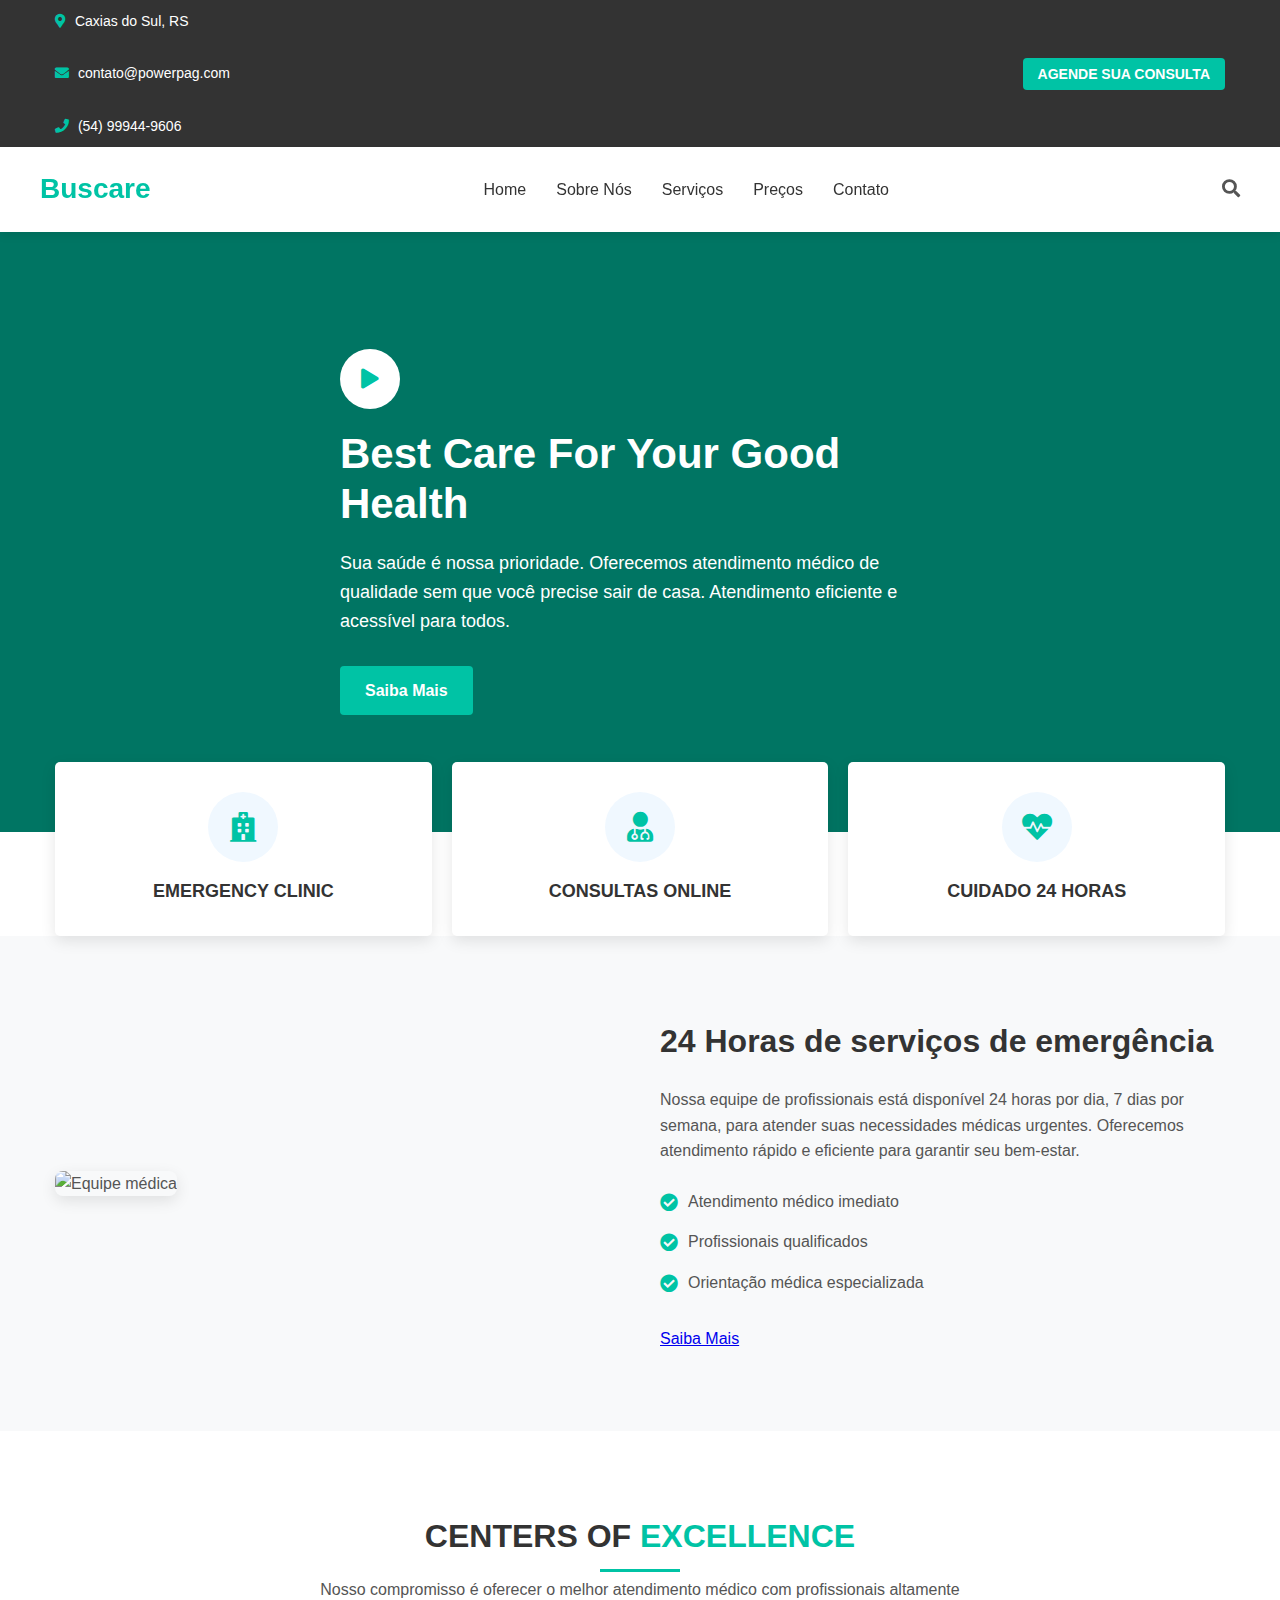
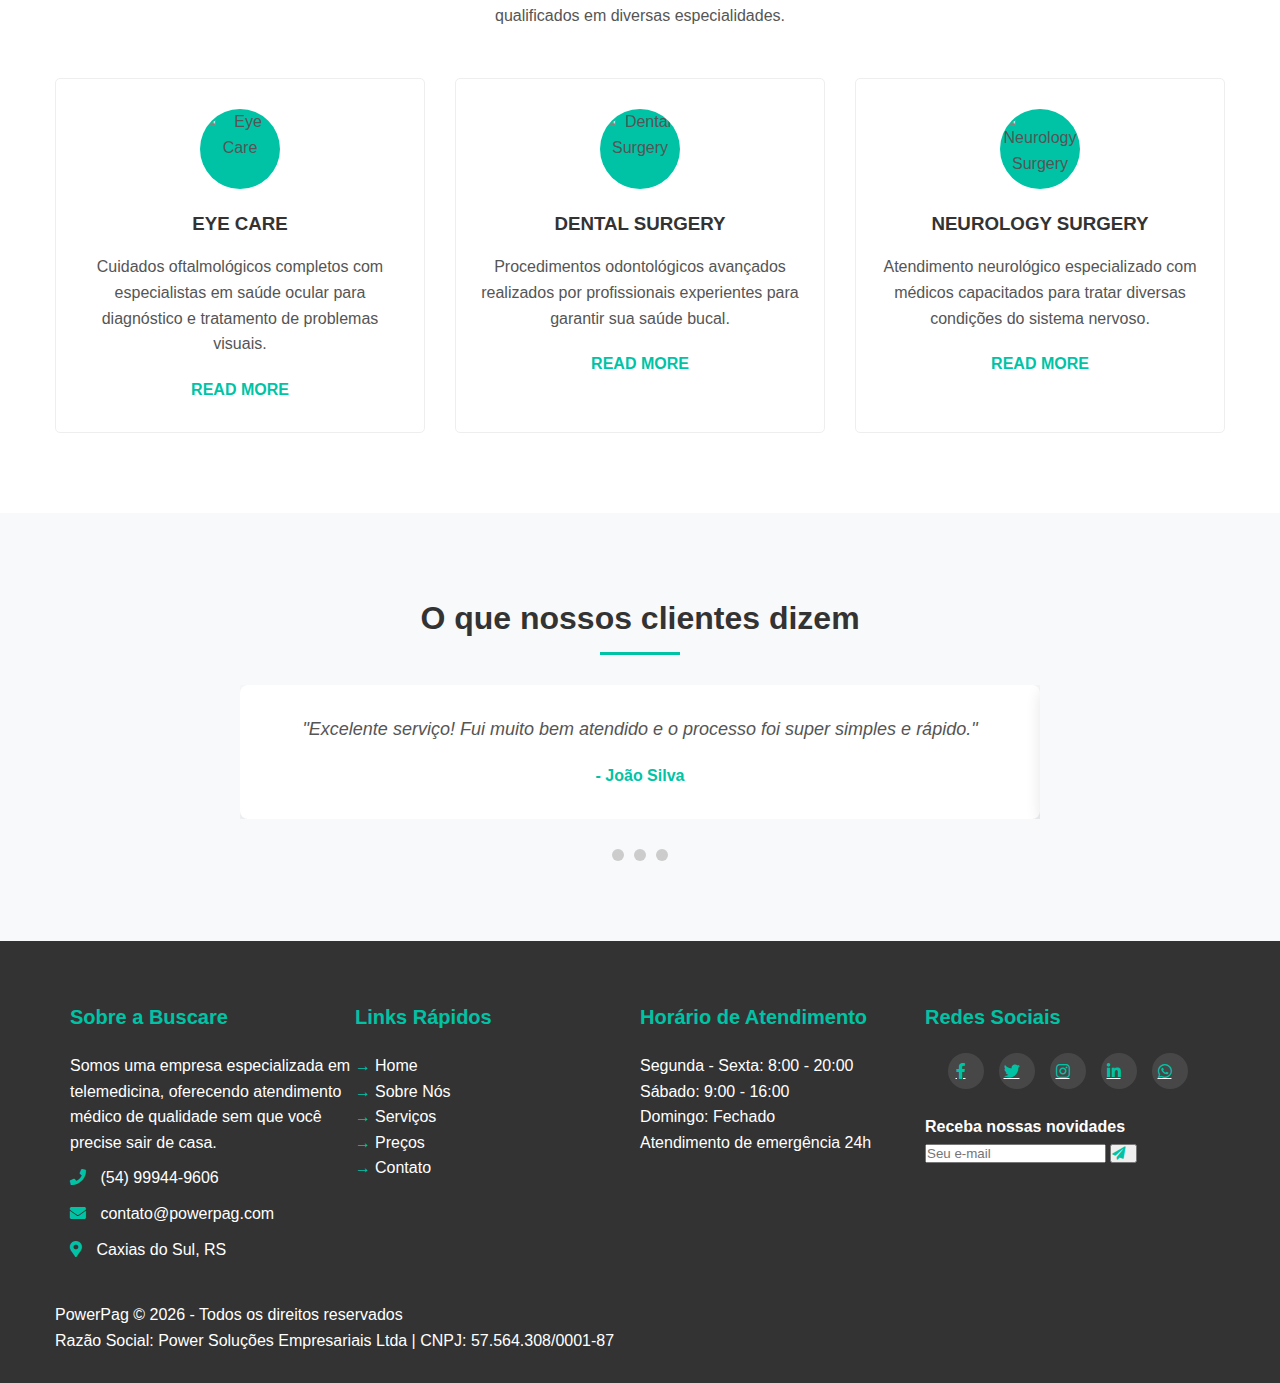
==== index.html @ 87d9a32d "Initial commit of Buscare project" ====
<!DOCTYPE html>
<html lang="pt-BR">
<head>
    <meta charset="UTF-8">
    <meta name="viewport" content="width=device-width, initial-scale=1.0">
    <title>Buscare - Telemedicina</title>
    <link rel="stylesheet" href="styles.css">
    <link rel="stylesheet" href="https://cdnjs.cloudflare.com/ajax/libs/font-awesome/5.15.4/css/all.min.css">
    <!-- Remove the unused Swiper CSS -->
</head>
<body>
        <!-- Top Info Bar -->
        <div class="top-info-bar">
            <div class="container">
                <div class="contact-info">
                    <span><i class="fas fa-map-marker-alt"></i> Caxias do Sul, RS</span>
                    <span><i class="fas fa-envelope"></i> contato@powerpag.com</span>
                    <span><i class="fas fa-phone"></i> (54) 99944-9606</span>
                </div>
                <div class="appointment-btn">
                    <a href="contato.html" class="btn">AGENDE SUA CONSULTA</a>
                </div>
            </div>
        </div>

    <!-- Main Header -->
    <header>
        <div class="header-container">
            <div class="logo">
                <h1>Buscare</h1>
            </div>
            <nav>
                <ul>
                    <li><a href="index.html">Home</a></li>
                    <li><a href="sobre-nos.html">Sobre Nós</a></li>
                    <li><a href="servicos.html">Serviços</a></li>
                    <li><a href="precos.html">Preços</a></li>
                    <li><a href="contato.html">Contato</a></li>
                </ul>
            </nav>
            <div class="search-icon">
                <i class="fas fa-search"></i>
            </div>
        </div>
    </header>

    <main>
        <!-- Hero Section -->
        <section class="hero-section" style="background-image: url('https://images.unsplash.com/photo-1576091160550-2173dba999ef?ixlib=rb-4.0.3&ixid=M3wxMjA3fDB8MHxwaG90by1wYWdlfHx8fGVufDB8fHx8fA%3D%3D&auto=format&fit=crop&w=1470&q=80');">
            <div class="hero-content">
                <div class="hero-text">
                    <div class="play-button">
                        <i class="fas fa-play"></i>
                    </div>
                    <h1>Best Care For Your Good Health</h1>
                    <p>Sua saúde é nossa prioridade. Oferecemos atendimento médico de qualidade sem que você precise sair de casa. Atendimento eficiente e acessível para todos.</p>
                    <a href="contato.html" class="btn">Saiba Mais</a>
                </div>
            </div>
        </section>

        <!-- Service Cards -->
        <section class="service-cards">
            <div class="container">
                <div class="card">
                    <div class="icon">
                        <i class="fas fa-hospital"></i>
                    </div>
                    <h3>EMERGENCY CLINIC</h3>
                </div>
                <div class="card">
                    <div class="icon">
                        <i class="fas fa-user-md"></i>
                    </div>
                    <h3>CONSULTAS ONLINE</h3>
                </div>
                <div class="card">
                    <div class="icon">
                        <i class="fas fa-heartbeat"></i>
                    </div>
                    <h3>CUIDADO 24 HORAS</h3>
                </div>
            </div>
        </section>

        <!-- Emergency Services Section -->
        <section class="emergency-services">
            <div class="container">
                <div class="image-side">
                    <img src="https://images.unsplash.com/photo-1579684385127-1ef15d508118?ixlib=rb-4.0.3&ixid=M3wxMjA3fDB8MHxwaG90by1wYWdlfHx8fGVufDB8fHx8fA%3D%3D&auto=format&fit=crop&w=880&q=80" alt="Equipe médica">
                </div>
                <div class="content-side">
                    <h2>24 Horas de serviços de emergência</h2>
                    <p>Nossa equipe de profissionais está disponível 24 horas por dia, 7 dias por semana, para atender suas necessidades médicas urgentes. Oferecemos atendimento rápido e eficiente para garantir seu bem-estar.</p>
                    
                    <ul class="emergency-features">
                        <li><i class="fas fa-check-circle"></i> Atendimento médico imediato</li>
                        <li><i class="fas fa-check-circle"></i> Profissionais qualificados</li>
                        <li><i class="fas fa-check-circle"></i> Orientação médica especializada</li>
                    </ul>
                    
                    <a href="servicos.html" class="btn">Saiba Mais</a>
                </div>
            </div>
        </section>

        <!-- Centers of Excellence -->
        <section class="centers-excellence">
            <div class="section-header">
                <h2>CENTERS OF <span class="highlight">EXCELLENCE</span></h2>
                <p>Nosso compromisso é oferecer o melhor atendimento médico com profissionais altamente qualificados em diversas especialidades.</p>
            </div>
            
            <div class="excellence-cards">
                <div class="excellence-card">
                    <div class="icon-circle">
                        <img src="https://images.unsplash.com/photo-1576086213369-97a306d36557?ixlib=rb-4.0.3&ixid=M3wxMjA3fDB8MHxwaG90by1wYWdlfHx8fGVufDB8fHx8fA%3D%3D&auto=format&fit=crop&w=880&q=80" alt="Eye Care" class="circle-image">
                    </div>
                    <h3>EYE CARE</h3>
                    <p>Cuidados oftalmológicos completos com especialistas em saúde ocular para diagnóstico e tratamento de problemas visuais.</p>
                    <a href="#" class="read-more">READ MORE</a>
                </div>
                
                <div class="excellence-card">
                    <div class="icon-circle">
                        <img src="https://images.unsplash.com/photo-1606811971618-4486d14f3f99?ixlib=rb-4.0.3&ixid=M3wxMjA3fDB8MHxwaG90by1wYWdlfHx8fGVufDB8fHx8fA%3D%3D&auto=format&fit=crop&w=1074&q=80" alt="Dental Surgery" class="circle-image">
                    </div>
                    <h3>DENTAL SURGERY</h3>
                    <p>Procedimentos odontológicos avançados realizados por profissionais experientes para garantir sua saúde bucal.</p>
                    <a href="#" class="read-more">READ MORE</a>
                </div>
                
                <div class="excellence-card">
                    <div class="icon-circle">
                        <img src="https://images.unsplash.com/photo-1559757175-7cb057fba3c9?ixlib=rb-4.0.3&ixid=M3wxMjA3fDB8MHxwaG90by1wYWdlfHx8fGVufDB8fHx8fA%3D%3D&auto=format&fit=crop&w=1471&q=80" alt="Neurology Surgery" class="circle-image">
                    </div>
                    <h3>NEUROLOGY SURGERY</h3>
                    <p>Atendimento neurológico especializado com médicos capacitados para tratar diversas condições do sistema nervoso.</p>
                    <a href="#" class="read-more">READ MORE</a>
                </div>
            </div>
        </section>

        <!-- Testimonials Section -->
        <section class="depoimentos">
            <h2>O que nossos clientes dizem</h2>
            <div class="slider-container">
                <div class="slider">
                    <div class="slide">
                        <p>"Excelente serviço! Fui muito bem atendido e o processo foi super simples e rápido."</p>
                        <h4>- João Silva</h4>
                    </div>
                    <div class="slide">
                        <p>"A praticidade de poder ser atendida de casa fez toda a diferença. Recomendo muito!"</p>
                        <h4>- Maria Oliveira</h4>
                    </div>
                    <div class="slide">
                        <p>"Atendimento de qualidade e muito profissional. Superou minhas expectativas!"</p>
                        <h4>- Carlos Souza</h4>
                    </div>
                </div>
            </div>
        
            <div class="nav">
                <label for="radio1" class="nav-btn"></label>
                <label for="radio2" class="nav-btn"></label>
                <label for="radio3" class="nav-btn"></label>
            </div>
        
            <input type="radio" name="radio" id="radio1" checked>
            <input type="radio" name="radio" id="radio2">
            <input type="radio" name="radio" id="radio3">
        </section>
    </main>

    <footer id="main-footer"></footer>

    <script type="module">
        import { createFooter } from './components/Footer.js';
        import { renderSocialIcons } from './socialIcons.js';

        // Wait for DOM to be fully loaded
        window.addEventListener('DOMContentLoaded', async () => {
            try {
                // Add footer to the page
                const footerElement = document.getElementById('main-footer');
                footerElement.replaceWith(createFooter());

                // Add social icons
                const socialSection = document.querySelector('.social-icons-container');
                if (socialSection) {
                    await renderSocialIcons().then(icons => {
                        socialSection.appendChild(icons);
                    });
                }
            } catch (error) {
                console.log('Footer initialization error:', error);
            }
        });

        // Header scroll effect
        try {
            window.addEventListener('scroll', function() {
                const header = document.querySelector('header');
                if (header) {
                    if (window.scrollY > 70) {
                        header.classList.add('shrink');
                    } else {
                        header.classList.remove('shrink');
                    }
                }
            });
        } catch (error) {
            console.log('Header scroll effect error:', error);
        }
    </script>
</body>
</html>
---- styles.css ----
:root {
    --primary-color: #00c3a5;
    --secondary-color: #333;
    --text-color: #555;
    --light-color: #fff;
    --border-color: #eee;
    --accent-color: #f8f9fa;
}

* {
    margin: 0;
    padding: 0;
    box-sizing: border-box;
}

body {
    font-family: 'Arial', sans-serif;
    line-height: 1.6;
    color: var(--text-color);
}

.container {
    width: 100%;
    max-width: 1200px;
    margin: 0 auto;
    padding: 0 15px;
}

/* Top Info Bar */
.top-info-bar {
    background-color: #333;
    color: white;
    padding: 10px 0;
}

.top-info-bar .container {
    display: flex;
    justify-content: space-between;
    align-items: center;
    flex-wrap: nowrap;
}

.contact-info {
    display: flex;

}
.contact-info span {
    margin-right: 20px;
    font-size: 14px;
    white-space: nowrap;
}

.contact-info i {
    margin-right: 5px;
    color: var(--primary-color);
    padding: -5px;
}

.appointment-btn {
    white-space: nowrap;
}

.appointment-btn .btn {
    background-color: var(--primary-color);
    color: white;
    padding: 8px 15px;
    border-radius: 4px;
    text-decoration: none;
    font-size: 14px;
    font-weight: bold;
}
    @media (max-width: 768px) {
    .top-info-bar .container {
        flex-direction: row; /* Changed from column to row */
        flex-wrap: wrap;
        justify-content: center;
        gap: 15px;
}
    
    .contact-info {
        flex-wrap: wrap;
        justify-content: center;
    }
}

/* Header */
header {
    background-color: white;
    box-shadow: 0 2px 10px rgba(0,0,0,0.1);
    position: sticky;
    top: 0;
    z-index: 1000;
    transition: all 0.3s ease;
}

.header-container {
    display: flex;
    justify-content: space-between;
    align-items: center;
    padding: 20px 0;
    max-width: 1200px;
    margin: 0 auto;
}

.logo h1 {
    color: var(--primary-color);
    font-size: 28px;
    margin: 0;
}

nav ul {
    display: flex;
    list-style: none;
}

nav ul li {
    margin: 0 15px;
}

nav ul li a {
    text-decoration: none;
    color: var(--secondary-color);
    font-weight: 500;
    transition: color 0.3s;
}

nav ul li a:hover {
    color: var(--primary-color);
}

.search-icon {
    font-size: 18px;
    cursor: pointer;
}

/* Hero Section */
.hero-section {
    background-image: url('imagens/hero-bg.jpg');
    background-size: cover;
    background-position: center;
    height: 600px;
    position: relative;
    display: flex;
    align-items: center;
    color: white;
    background-color: #00c3a5; /* Fallback color */
}

.hero-section::before {
    content: '';
    position: absolute;
    top: 0;
    left: 0;
    right: 0;
    bottom: 0;
    background: rgba(0, 0, 0, 0.4);
}

.hero-content {
    max-width: 1200px;
    margin: 0 auto;
    padding: 0 15px;
    position: relative;
    z-index: 1;
}

.hero-text {
    max-width: 600px;
}

.play-button {
    width: 60px;
    height: 60px;
    background-color: white;
    border-radius: 50%;
    display: flex;
    align-items: center;
    justify-content: center;
    margin-bottom: 20px;
    cursor: pointer;
}

.play-button i {
    color: var(--primary-color);
    font-size: 20px;
}

.hero-text h1 {
    font-size: 42px;
    margin-bottom: 20px;
    line-height: 1.2;
}

.hero-text p {
    font-size: 18px;
    margin-bottom: 30px;
}

.hero-text .btn {
    background-color: var(--primary-color);
    color: white;
    padding: 12px 25px;
    text-decoration: none;
    border-radius: 4px;
    font-weight: bold;
    display: inline-block;
    transition: background-color 0.3s;
}

.hero-text .btn:hover {
    background-color: #00a08a;
}

/* Service Cards */
.service-cards {
    margin-top: -70px;
    position: relative;
    z-index: 10;
}

.service-cards .container {
    display: flex;
    justify-content: space-between;
    gap: 20px;
}

.service-cards .card {
    background-color: white;
    padding: 30px 20px;
    text-align: center;
    border-radius: 5px;
    box-shadow: 0 5px 15px rgba(0,0,0,0.1);
    flex: 1;
    transition: transform 0.3s;
}

.service-cards .card:hover {
    transform: translateY(-10px);
}

.service-cards .icon {
    width: 70px;
    height: 70px;
    background-color: #f0f8ff;
    border-radius: 50%;
    display: flex;
    align-items: center;
    justify-content: center;
    margin: 0 auto 15px;
}

.service-cards .icon i {
    font-size: 30px;
    color: var(--primary-color);
}

.service-cards h3 {
    color: var(--secondary-color);
    font-size: 18px;
    margin-bottom: 0;
}

/* Emergency Services Section */
.emergency-services {
    padding: 80px 0;
    background-color: var(--accent-color);
}

.emergency-services .container {
    display: flex;
    align-items: center;
    gap: 40px;
}

.emergency-services .image-side {
    flex: 1;
}

.emergency-services .image-side img {
    width: 100%;
    border-radius: 8px;
    box-shadow: 0 5px 15px rgba(0,0,0,0.1);
}

.emergency-services .content-side {
    flex: 1;
}

.emergency-services h2 {
    color: var(--secondary-color);
    font-size: 32px;
    margin-bottom: 20px;
}

.emergency-services p {
    margin-bottom: 25px;
}

.emergency-features {
    list-style: none;
    margin-bottom: 30px;
}

.emergency-features li {
    margin-bottom: 15px;
    display: flex;
    align-items: center;
}

.emergency-features i {
    color: var(--primary-color);
    margin-right: 10px;
    font-size: 18px;
}

/* Centers of Excellence */
.centers-excellence {
    padding: 80px 0;
}

.section-header {
    text-align: center;
    margin-bottom: 50px;
}

.section-header h2 {
    color: var(--secondary-color);
    font-size: 32px;
    margin-bottom: 15px;
    position: relative;
    display: inline-block;
}

.section-header h2::after {
    content: '';
    position: absolute;
    bottom: -10px;
    left: 50%;
    transform: translateX(-50%);
    width: 80px;
    height: 3px;
    background-color: var(--primary-color);
}

.section-header .highlight {
    color: var(--primary-color);
}

.section-header p {
    max-width: 700px;
    margin: 0 auto;
}

.excellence-cards {
    display: flex;
    justify-content: space-between;
    gap: 30px;
    max-width: 1200px;
    margin: 0 auto;
    padding: 0 15px;
}

.excellence-card {
    flex: 1;
    text-align: center;
    padding: 30px 20px;
    border: 1px solid var(--border-color);
    border-radius: 5px;
    transition: all 0.3s;
}

.excellence-card:hover {
    box-shadow: 0 10px 30px rgba(0,0,0,0.1);
    transform: translateY(-10px);
}

/* Add this to your existing CSS file */
.circle-image {
    width: 100%;
    height: 100%;
    object-fit: cover;
    border-radius: 50%;
}

/* You might want to adjust the icon-circle size for images */
.icon-circle {
    width: 80px;
    height: 80px;
    background-color: var(--primary-color);
    border-radius: 50%;
    display: flex;
    align-items: center;
    justify-content: center;
    margin: 0 auto 20px;
    overflow: hidden; /* Add this to ensure the image stays within the circle */
}

.icon-circle i {
    font-size: 30px;
    color: white;
}

.excellence-card h3 {
    color: var(--secondary-color);
    margin-bottom: 15px;
}

.excellence-card p {
    margin-bottom: 20px;
}

.read-more {
    color: var(--primary-color);
    text-decoration: none;
    font-weight: bold;
    display: inline-block;
    position: relative;
}

.read-more::after {
    content: '';
    position: absolute;
    bottom: -5px;
    left: 0;
    width: 0;
    height: 2px;
    background-color: var(--primary-color);
    transition: width 0.3s;
}

.read-more:hover::after {
    width: 100%;
}

/* Testimonials Section */
.depoimentos {
    padding: 80px 0;
    background-color: var(--accent-color);
    text-align: center;
    position: relative;
}

.depoimentos h2 {
    color: var(--secondary-color);
    font-size: 32px;
    margin-bottom: 40px;
    position: relative;
    display: inline-block;
}

.depoimentos h2::after {
    content: '';
    position: absolute;
    bottom: -10px;
    left: 50%;
    transform: translateX(-50%);
    width: 80px;
    height: 3px;
    background-color: var(--primary-color);
}

.slider-container {
    max-width: 800px;
    margin: 0 auto;
    overflow: hidden;
}

.slider {
    display: flex;
    transition: transform 0.5s ease;
}

.slide {
    min-width: 100%;
    padding: 30px;
    background-color: white;
    border-radius: 8px;
    box-shadow: 0 5px 15px rgba(0,0,0,0.1);
}

.slide p {
    font-size: 18px;
    font-style: italic;
    margin-bottom: 20px;
}

.slide h4 {
    color: var(--primary-color);
}

.nav {
    display: flex;
    justify-content: center;
    margin-top: 30px;
}

.nav-btn {
    width: 12px;
    height: 12px;
    background-color: #ccc;
    border-radius: 50%;
    margin: 0 5px;
    cursor: pointer;
    transition: background-color 0.3s;
}

.nav-btn:hover {
    background-color: var(--primary-color);
}

input[type="radio"] {
    display: none;
}

#radio1:checked ~ .slider-container .slider {
    transform: translateX(0);
}

#radio2:checked ~ .slider-container .slider {
    transform: translateX(-100%);
}

#radio3:checked ~ .slider-container .slider {
    transform: translateX(-200%);
}

#radio1:checked ~ .nav label:nth-child(1),
#radio2:checked ~ .nav label:nth-child(2),
#radio3:checked ~ .nav label:nth-child(3) {
    background-color: var(--primary-color);
}

/* Footer */
footer {
    background-color: var(--secondary-color);
    color: white;
    padding: 60px 0 30px;
}

.footer-container {
    display: flex;
    justify-content: space-between;
    flex-wrap: wrap;
    max-width: 1200px;
    margin: 0 auto;
    padding: 0 15px;
}

.footer-section {
    flex: 1;
    min-width: 250px;
    margin-bottom: 30px;
}

.footer-section h3 {
    color: var(--primary-color);
    margin-bottom: 20px;
    font-size: 20px;
}

.footer-section p {
    margin-bottom: 10px;
}

.footer-section i {
    margin-right: 10px;
    color: var(--primary-color);
}

/* Responsive Styles */
@media (max-width: 992px) {
    .hero-text h1 {
        font-size: 36px;
    }
    
    .service-cards .container,
    .emergency-services .container,
    .excellence-cards {
        flex-direction: column;
    }
    
    .emergency-services .container {
        gap: 30px;
    }
    
    .excellence-card {
        margin-bottom: 20px;
    }
}

@media (max-width: 768px) {
    .top-info-bar .container {
        flex-direction: column;
        gap: 10px;
    }
    
    .header-container {
        flex-direction: column;
        text-align: center;
    }
    
    nav ul {
        margin-top: 15px;
        flex-wrap: wrap;
        justify-content: center;
    }
    
    .hero-section {
        height: 500px;
    }
    
    .hero-text {
        text-align: center;
        margin: 0 auto;
    }
    
    .play-button {
        margin: 0 auto 20px;
    }
    
    .footer-section {
        flex: 100%;
    }
}

/* Header Shrink Effect */
header.shrink {
    padding: 5px 0;
    box-shadow: 0 2px 10px rgba(0,0,0,0.1);
}

header.shrink .logo h1 {
    font-size: 24px;
}

header.shrink nav ul li a {
    font-size: 14px;
}

/* Page Banner */
.page-banner {
    background-color: var(--primary-color);
    color: white;
    padding: 10px 0;
    text-align: center;
}

.page-banner h1 {
    font-size: 36px;
    margin-bottom: 10px;
}

.breadcrumb {
    font-size: 16px;
}

.breadcrumb a {
    color: white;
    text-decoration: none;
}

.breadcrumb a:hover {
    text-decoration: underline;
}

/* About Content */
.about-content {
    padding: 80px 0;
}

.about-grid {
    display: flex;
    gap: 40px;
    align-items: center;
}

.about-image {
    flex: 1;
}

.about-image img {
    width: 100%;
    border-radius: 8px;
    box-shadow: 0 5px 15px rgba(0,0,0,0.1);
}

.about-text {
    flex: 1;
}

.about-text h2 {
    color: var(--secondary-color);
    font-size: 32px;
    margin-bottom: 20px;
    position: relative;
}

.about-text h2::after {
    content: '';
    position: absolute;
    bottom: -10px;
    left: 0;
    width: 80px;
    height: 3px;
    background-color: var(--primary-color);
}

.about-text .highlight {
    color: var(--primary-color);
}

.about-text p {
    margin-bottom: 20px;
    line-height: 1.8;
}

.about-features {
    margin-top: 30px;
}

.feature {
    display: flex;
    align-items: flex-start;
    margin-bottom: 20px;
}

.feature i {
    font-size: 24px;
    color: var(--primary-color);
    margin-right: 15px;
    margin-top: 5px;
}

.feature h4 {
    color: var(--secondary-color);
    margin-bottom: 5px;
}

/* Team Section */
.team-section {
    padding: 80px 0;
    background-color: var(--accent-color);
}

.team-grid {
    display: grid;
    grid-template-columns: repeat(auto-fill, minmax(300px, 1fr));
    gap: 30px;
    margin-top: 50px;
}

.team-member {
    background-color: white;
    border-radius: 8px;
    overflow: hidden;
    box-shadow: 0 5px 15px rgba(0,0,0,0.1);
    transition: transform 0.3s;
}

.team-member:hover {
    transform: translateY(-10px);
}

.member-image {
    height: 250px;
    overflow: hidden;
}

.member-image img {
    width: 100%;
    height: 100%;
    object-fit: cover;
    transition: transform 0.5s;
}

.team-member:hover .member-image img {
    transform: scale(1.1);
}

.member-info {
    padding: 20px;
    text-align: center;
}

.member-info h3 {
    color: var(--secondary-color);
    margin-bottom: 5px;
}

.specialty {
    color: var(--primary-color);
    font-weight: bold;
    margin-bottom: 10px;
}

.description {
    margin-bottom: 15px;
    font-size: 14px;
}

.social-icons {
    display: flex;
    justify-content: center;
    gap: 15px;
}

.social-icons a {
    width: 35px;
    height: 35px;
    background-color: var(--accent-color);
    border-radius: 50%;
    display: flex;
    align-items: center;
    justify-content: center;
    color: var(--secondary-color);
    transition: all 0.3s;
}

.social-icons a:hover {
    background-color: var(--primary-color);
    color: white;
}

/* Responsive Styles for About Page */
@media (max-width: 992px) {
    .about-grid {
        flex-direction: column;
    }
    
    .about-image, .about-text {
        width: 100%;
    }
}

@media (max-width: 768px) {
    .page-banner {
        padding: 40px 0;
    }
    
    .page-banner h1 {
        font-size: 28px;
    }
    
    .team-grid {
        grid-template-columns: repeat(auto-fill, minmax(250px, 1fr));
    }
}

/* Services Section */
.services-section {
    padding: 80px 0;
}

.services-grid {
    display: grid;
    grid-template-columns: repeat(auto-fill, minmax(300px, 1fr));
    gap: 30px;
    margin-top: 50px;
}

.service-card {
    background-color: white;
    padding: 30px;
    border-radius: 8px;
    box-shadow: 0 5px 15px rgba(0,0,0,0.1);
    transition: transform 0.3s;
    text-align: center;
}

.service-card:hover {
    transform: translateY(-10px);
}

.service-icon {
    width: 70px;
    height: 70px;
    background-color: var(--accent-color);
    border-radius: 50%;
    display: flex;
    align-items: center;
    justify-content: center;
    margin: 0 auto 20px;
}

.service-icon i {
    font-size: 30px;
    color: var(--primary-color);
}

.service-card h3 {
    color: var(--secondary-color);
    margin-bottom: 15px;
}

.service-card p {
    margin-bottom: 20px;
}

/* How It Works Section */
.how-it-works {
    padding: 80px 0;
    background-color: var(--accent-color);
}

.steps-container {
    margin-top: 50px;
}

.step {
    display: flex;
    align-items: flex-start;
    margin-bottom: 40px;
}

.step-number {
    width: 50px;
    height: 50px;
    background-color: var(--primary-color);
    color: white;
    border-radius: 50%;
    display: flex;
    align-items: center;
    justify-content: center;
    font-size: 24px;
    font-weight: bold;
    margin-right: 20px;
    flex-shrink: 0;
}

.step-content h3 {
    color: var(--secondary-color);
    margin-bottom: 10px;
}

/* CTA Section */
.cta-section {
    padding: 80px 0;
    background-image: url('https://images.unsplash.com/photo-1579684385127-1ef15d508118?ixlib=rb-4.0.3&ixid=M3wxMjA3fDB8MHxwaG90by1wYWdlfHx8fGVufDB8fHx8fA%3D%3D&auto=format&fit=crop&w=880&q=80');
    background-size: cover;
    background-position: center;
    position: relative;
    color: white;
}

.cta-section::before {
    content: '';
    position: absolute;
    top: 0;
    left: 0;
    right: 0;
    bottom: 0;
    background: rgba(0, 0, 0, 0.7);
}

.cta-content {
    position: relative;
    z-index: 1;
    text-align: center;
    max-width: 700px;
    margin: 0 auto;
}

.cta-content h2 {
    font-size: 36px;
    margin-bottom: 20px;
}

.cta-content p {
    font-size: 18px;
    margin-bottom: 30px;
}

.cta-content .btn {
    background-color: var(--primary-color);
    color: white;
    padding: 12px 25px;
    text-decoration: none;
    border-radius: 4px;
    font-weight: bold;
    display: inline-block;
    transition: background-color 0.3s;
}

.cta-content .btn:hover {
    background-color: #00a08a;
}

/* Responsive Styles for Services Page */
@media (max-width: 992px) {
    .services-grid {
        grid-template-columns: repeat(2, 1fr);
    }
}

@media (max-width: 768px) {
    .services-grid {
        grid-template-columns: 1fr;
    }
    
    .step {
        flex-direction: column;
        align-items: center;
        text-align: center;
    }
    
    .step-number {
        margin-right: 0;
        margin-bottom: 15px;
    }
    
    .cta-content h2 {
        font-size: 28px;
    }
}
/* Pricing Section */
.pricing-section {
    padding: 80px 0;
}

.pricing-plans {
    display: flex;
    justify-content: center;
    gap: 30px;
    margin-top: 50px;
    flex-wrap: wrap;
}

.pricing-card {
    background-color: white;
    border-radius: 8px;
    box-shadow: 0 5px 15px rgba(0,0,0,0.1);
    overflow: hidden;
    width: 100%;
    max-width: 350px;
    transition: transform 0.3s;
    position: relative;
}

.pricing-card {
    background-color: white;
    border-radius: 8px;
    box-shadow: 0 5px 15px rgba(0,0,0,0.1);
    overflow: hidden;
    width: 100%;
    max-width: 350px;
    transition: transform 0.3s;
    position: relative;
}

.pricing-card:hover {
    transform: translateY(-10px);
}

.pricing-card.featured {
    border: 2px solid var(--primary-color);
    transform: scale(1.05);
}

.pricing-card.featured:hover {
    transform: scale(1.05) translateY(-10px);
}

.ribbon {
    position: absolute;
    top: 20px;
    right: -30px;
    background-color: var(--primary-color);
    color: white;
    padding: 5px 30px;
    font-size: 14px;
    transform: rotate(45deg);
    font-weight: bold;
}

.plan-header {
    background-color: var(--accent-color);
    padding: 30px 20px;
    text-align: center;
}

.plan-header h3 {
    color: var(--secondary-color);
    font-size: 24px;
    margin-bottom: 15px;
}

.price {
    display: flex;
    align-items: baseline;
    justify-content: center;
}

.currency {
    font-size: 24px;
    font-weight: bold;
    color: var(--secondary-color);
}

.amount {
    font-size: 48px;
    font-weight: bold;
    color: var(--primary-color);
    margin: 0 5px;
}

.period {
    font-size: 16px;
    color: var(--text-color);
}

.plan-features {
    padding: 30px 20px;
}

.plan-features ul {
    list-style: none;
}

.plan-features li {
    margin-bottom: 15px;
    display: flex;
    align-items: center;
}

.plan-features i {
    margin-right: 10px;
    color: var(--primary-color);
}

.plan-features .not-included {
    color: #aaa;
}

.plan-features .not-included i {
    color: #ccc;
}

.plan-footer {
    padding: 0 20px 30px;
    text-align: center;
}

.plan-footer .btn {
    background-color: var(--primary-color);
    color: white;
    padding: 12px 25px;
    text-decoration: none;
    border-radius: 4px;
    font-weight: bold;
    display: inline-block;
    transition: background-color 0.3s;
    width: 100%;
}

.plan-footer .btn:hover {
    background-color: #00a08a;
}

/* Individual Services Pricing */
.individual-pricing {
    padding: 80px 0;
    background-color: var(--accent-color);
}

.services-table {
    margin-top: 50px;
    overflow-x: auto;
}

.services-table table {
    width: 100%;
    border-collapse: collapse;
    background-color: white;
    border-radius: 8px;
    overflow: hidden;
    box-shadow: 0 5px 15px rgba(0,0,0,0.1);
}

.services-table th {
    background-color: var(--primary-color);
    color: white;
    padding: 15px;
    text-align: left;
}

.services-table td {
    padding: 15px;
    border-bottom: 1px solid var(--border-color);
}

.services-table tr:last-child td {
    border-bottom: none;
}

.services-table tr:hover td {
    background-color: #f9f9f9;
}

/* FAQ Section */
.faq-section {
    padding: 80px 0;
}

.faq-container {
    margin-top: 50px;
    max-width: 800px;
    margin-left: auto;
    margin-right: auto;
}

.faq-item {
    margin-bottom: 20px;
    border: 1px solid var(--border-color);
    border-radius: 8px;
    overflow: hidden;
}

.faq-question {
    padding: 20px;
    background-color: white;
    display: flex;
    justify-content: space-between;
    align-items: center;
    cursor: pointer;
}

.faq-question h3 {
    margin: 0;
    font-size: 18px;
    color: var(--secondary-color);
}

.toggle-icon {
    color: var(--primary-color);
}

.faq-answer {
    padding: 0 20px;
    max-height: 0;
    overflow: hidden;
    transition: max-height 0.3s ease, padding 0.3s ease;
}

.faq-item.active .faq-answer {
    padding: 0 20px 20px;
    max-height: 200px;
}
/* Contact Section */
.contact-section {
    padding: 80px 0;
}

.contact-container {
    display: flex;
    gap: 40px;
    margin-top: 50px;
}

.contact-info {
    flex: 1;
    display: flex;
    flex-direction: column;
    gap: 30px;
}

.info-card {
    background-color: white;
    padding: 30px;
    border-radius: 8px;
    box-shadow: 0 5px 15px rgba(0,0,0,0.1);
    transition: transform 0.3s;
}

.info-card:hover {
    transform: translateY(-10px);
}

.info-icon {
    width: 60px;
    height: 60px;
    background-color: var(--accent-color);
    border-radius: 50%;
    display: flex;
    align-items: center;
    justify-content: center;
    margin-bottom: 20px;
}

.info-icon i {
    font-size: 24px;
    color: var(--primary-color);
}

.info-card h3 {
    color: var(--secondary-color);
    margin-bottom: 15px;
}

.contact-form-container {
    flex: 2;
    background-color: white;
    padding: 40px;
    border-radius: 8px;
    box-shadow: 0 5px 15px rgba(0,0,0,0.1);
}

.form-row {
    display: flex;
    gap: 20px;
    margin-bottom: 20px;
}

.form-group {
    flex: 1;
    margin-bottom: 20px;
}

.form-group label {
    display: block;
    margin-bottom: 8px;
    color: var(--secondary-color);
    font-weight: 500;
}

.form-group input,
.form-group textarea {
    width: 100%;
    padding: 12px 15px;
    border: 1px solid var(--border-color);
    border-radius: 4px;
    font-size: 16px;
    transition: border-color 0.3s;
}

.form-group input:focus,
.form-group textarea:focus {
    border-color: var(--primary-color);
    outline: none;
}

.contact-form .btn {
    background-color: var(--primary-color);
    color: white;
    padding: 12px 25px;
    border: none;
    border-radius: 4px;
    font-weight: bold;
    font-size: 16px;
    cursor: pointer;
    transition: background-color 0.3s;
}

.contact-form .btn:hover {
    background-color: #00a08a;
}

/* Map Section */
.map-section {
    height: 450px;
}

.map-container {
    height: 100%;
}

.map-container iframe {
    display: block;
}

/* Responsive Styles for Contact Page */
@media (max-width: 992px) {
    .contact-container {
        flex-direction: column;
    }
    
    .contact-info {
        flex-direction: row;
        flex-wrap: wrap;
    }
    
    .info-card {
        flex: 1;
        min-width: 250px;
    }
}

@media (max-width: 768px) {
    .form-row {
        flex-direction: column;
        gap: 0;
    }
    
    .contact-info {
        flex-direction: column;
    }
}
/* Footer Links - Updated styles */
.footer-links {
    list-style: none;
    padding: 0;
    margin: 0;
}
.footer-links a {
    color: #ffffff;
    text-decoration: none;
    transition: all 0.3s ease;
    display: inline-block;
    padding-left: 20px;
    position: relative;
}

.footer-links a::before {
    content: "→";
    position: absolute;
    left: 0;
    color: var(--primary-color);
}

.footer-links a:hover {
    color: var(--primary-color);
    transform: translateX(5px);;
}

/* Social Icons in Footer */
.footer-section .social-icons {
    display: flex;
    gap: 15px;
    margin-bottom: 25px;
    justify-content: center;
}

.footer-section .social-icons a {
    display: flex;
    align-items: center;
    justify-content: center;
    width: 36px;
    height: 36px;
    background-color: rgba(255, 255, 255, 0.1);
    border-radius: 50%;
    color: #ffffff;
    transition: all 0.3s ease;
}

.footer-section .social-icons a:hover {
    background-color: var(--primary-color);
    transform: translateY(-3px);
}
.footer-hours {
    list-style: none;
}
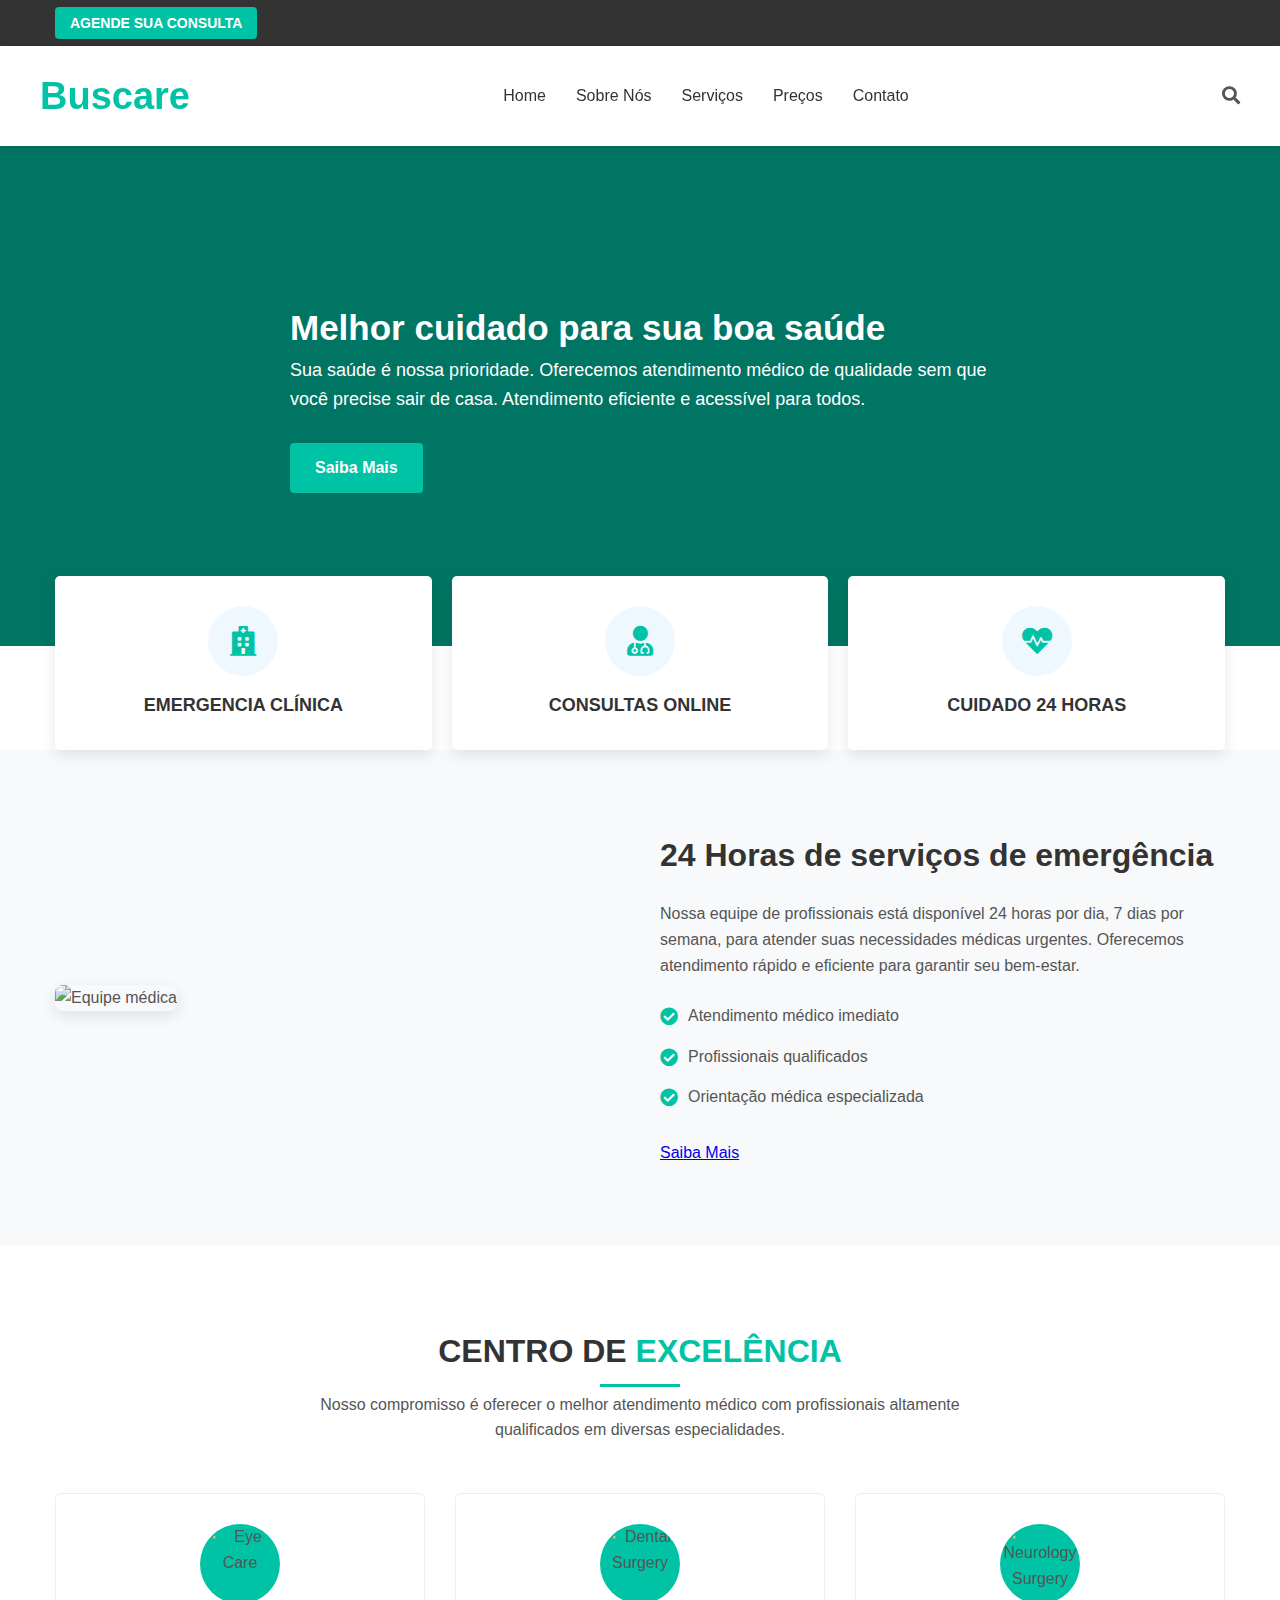
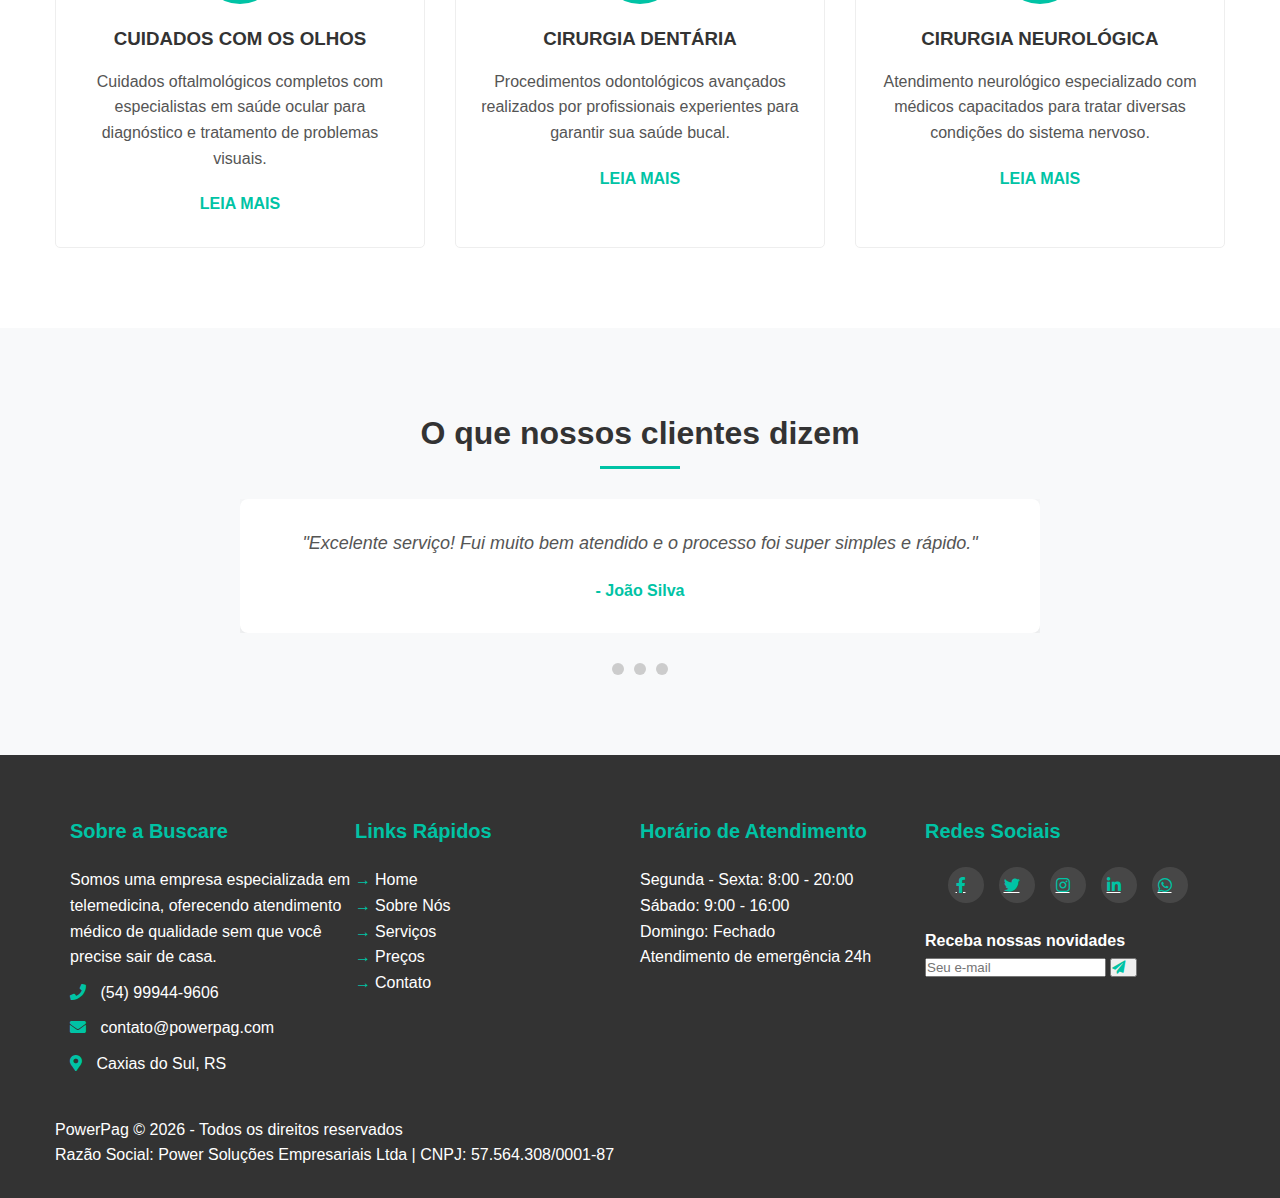
==== commit b067d566: "Atualização de arquivos HTML e CSS" ====
--- a/index.html
+++ b/index.html
@@ -12,11 +12,6 @@
         <!-- Top Info Bar -->
         <div class="top-info-bar">
             <div class="container">
-                <div class="contact-info">
-                    <span><i class="fas fa-map-marker-alt"></i> Caxias do Sul, RS</span>
-                    <span><i class="fas fa-envelope"></i> contato@powerpag.com</span>
-                    <span><i class="fas fa-phone"></i> (54) 99944-9606</span>
-                </div>
                 <div class="appointment-btn">
                     <a href="contato.html" class="btn">AGENDE SUA CONSULTA</a>
                 </div>
@@ -49,10 +44,7 @@
         <section class="hero-section" style="background-image: url('https://images.unsplash.com/photo-1576091160550-2173dba999ef?ixlib=rb-4.0.3&ixid=M3wxMjA3fDB8MHxwaG90by1wYWdlfHx8fGVufDB8fHx8fA%3D%3D&auto=format&fit=crop&w=1470&q=80');">
             <div class="hero-content">
                 <div class="hero-text">
-                    <div class="play-button">
-                        <i class="fas fa-play"></i>
-                    </div>
-                    <h1>Best Care For Your Good Health</h1>
+                    <h2>Melhor cuidado para sua boa saúde</h2>
                     <p>Sua saúde é nossa prioridade. Oferecemos atendimento médico de qualidade sem que você precise sair de casa. Atendimento eficiente e acessível para todos.</p>
                     <a href="contato.html" class="btn">Saiba Mais</a>
                 </div>
@@ -66,7 +58,7 @@
                     <div class="icon">
                         <i class="fas fa-hospital"></i>
                     </div>
-                    <h3>EMERGENCY CLINIC</h3>
+                    <h3>EMERGENCIA CLÍNICA</h3>
                 </div>
                 <div class="card">
                     <div class="icon">
@@ -107,7 +99,7 @@
         <!-- Centers of Excellence -->
         <section class="centers-excellence">
             <div class="section-header">
-                <h2>CENTERS OF <span class="highlight">EXCELLENCE</span></h2>
+                <h2>CENTRO DE <span class="highlight">EXCELÊNCIA</span></h2>
                 <p>Nosso compromisso é oferecer o melhor atendimento médico com profissionais altamente qualificados em diversas especialidades.</p>
             </div>
             
@@ -116,27 +108,27 @@
                     <div class="icon-circle">
                         <img src="https://images.unsplash.com/photo-1576086213369-97a306d36557?ixlib=rb-4.0.3&ixid=M3wxMjA3fDB8MHxwaG90by1wYWdlfHx8fGVufDB8fHx8fA%3D%3D&auto=format&fit=crop&w=880&q=80" alt="Eye Care" class="circle-image">
                     </div>
-                    <h3>EYE CARE</h3>
+                    <h3>CUIDADOS COM OS OLHOS</h3>
                     <p>Cuidados oftalmológicos completos com especialistas em saúde ocular para diagnóstico e tratamento de problemas visuais.</p>
-                    <a href="#" class="read-more">READ MORE</a>
+                    <a href="#" class="read-more">LEIA MAIS</a>
                 </div>
                 
                 <div class="excellence-card">
                     <div class="icon-circle">
                         <img src="https://images.unsplash.com/photo-1606811971618-4486d14f3f99?ixlib=rb-4.0.3&ixid=M3wxMjA3fDB8MHxwaG90by1wYWdlfHx8fGVufDB8fHx8fA%3D%3D&auto=format&fit=crop&w=1074&q=80" alt="Dental Surgery" class="circle-image">
                     </div>
-                    <h3>DENTAL SURGERY</h3>
+                    <h3>CIRURGIA DENTÁRIA</h3>
                     <p>Procedimentos odontológicos avançados realizados por profissionais experientes para garantir sua saúde bucal.</p>
-                    <a href="#" class="read-more">READ MORE</a>
+                    <a href="#" class="read-more">LEIA MAIS</a>
                 </div>
                 
                 <div class="excellence-card">
                     <div class="icon-circle">
                         <img src="https://images.unsplash.com/photo-1559757175-7cb057fba3c9?ixlib=rb-4.0.3&ixid=M3wxMjA3fDB8MHxwaG90by1wYWdlfHx8fGVufDB8fHx8fA%3D%3D&auto=format&fit=crop&w=1471&q=80" alt="Neurology Surgery" class="circle-image">
                     </div>
-                    <h3>NEUROLOGY SURGERY</h3>
+                    <h3>CIRURGIA NEUROLÓGICA</h3>
                     <p>Atendimento neurológico especializado com médicos capacitados para tratar diversas condições do sistema nervoso.</p>
-                    <a href="#" class="read-more">READ MORE</a>
+                    <a href="#" class="read-more">LEIA MAIS</a>
                 </div>
             </div>
         </section>
@@ -193,6 +185,9 @@
                         socialSection.appendChild(icons);
                     });
                 }
+
+                // Initialize testimonials slider
+                initTestimonialsSlider();
             } catch (error) {
                 console.log('Footer initialization error:', error);
             }
@@ -213,6 +208,46 @@
         } catch (error) {
             console.log('Header scroll effect error:', error);
         }
+
+        // Testimonials slider functionality
+        function initTestimonialsSlider() {
+            const slides = document.querySelectorAll('.slide');
+            const radios = document.querySelectorAll('input[type="radio"]');
+            let currentSlide = 0;
+            let slideInterval;
+
+            // Show the specified slide
+            function showSlide(index) {
+                slides.forEach(slide => slide.style.display = 'none');
+                slides[index].style.display = 'block';
+                radios[index].checked = true;
+            }
+
+            // Next slide function
+            function nextSlide() {
+                currentSlide = (currentSlide + 1) % slides.length;
+                showSlide(currentSlide);
+            }
+
+            // Start auto-sliding
+            function startSlideShow() {
+                slideInterval = setInterval(nextSlide, 5000); // Change slide every 5 seconds
+            }
+
+            // Initialize slider
+            showSlide(0);
+            startSlideShow();
+
+            // Add click handlers for radio buttons
+            radios.forEach((radio, index) => {
+                radio.addEventListener('change', () => {
+                    currentSlide = index;
+                    showSlide(currentSlide);
+                    clearInterval(slideInterval);
+                    startSlideShow();
+                });
+            });
+        }
     </script>
 </body>
 </html>
--- a/styles.css
+++ b/styles.css
@@ -104,7 +104,7 @@
 
 .logo h1 {
     color: var(--primary-color);
-    font-size: 28px;
+    font-size: 38px;
     margin: 0;
 }
 
@@ -138,12 +138,18 @@
     background-image: url('imagens/hero-bg.jpg');
     background-size: cover;
     background-position: center;
-    height: 600px;
+    height: 500px;
     position: relative;
     display: flex;
     align-items: center;
     color: white;
     background-color: #00c3a5; /* Fallback color */
+
+}
+
+.hero-section h2    {
+    font-size: 35px;
+
 }
 
 .hero-section::before {
@@ -165,7 +171,7 @@
 }
 
 .hero-text {
-    max-width: 600px;
+    max-width: 700px;
 }
 
 .play-button {
@@ -186,7 +192,7 @@
 }
 
 .hero-text h1 {
-    font-size: 42px;
+    font-size: 42em;
     margin-bottom: 20px;
     line-height: 1.2;
 }
@@ -645,7 +651,7 @@
     text-align: center;
 }
 
-.page-banner h1 {
+.page-banner h2 {
     font-size: 36px;
     margin-bottom: 10px;
 }
@@ -1019,10 +1025,20 @@
 
 .pricing-plans {
     display: flex;
-    justify-content: center;
-    gap: 30px;
-    margin-top: 50px;
-    flex-wrap: wrap;
+    justify-content: space-between;
+    gap: 20px;
+    flex-wrap: nowrap;
+    margin: 40px 0;
+}
+
+.pricing-card {
+    flex: 1;
+    background: white;
+    border-radius: 8px;
+    box-shadow: 0 5px 15px rgba(0,0,0,0.1);
+    padding: 30px;
+    position: relative;
+    transition: transform 0.3s ease;
 }
 
 .pricing-card {
@@ -1036,17 +1052,6 @@
     position: relative;
 }
 
-.pricing-card {
-    background-color: white;
-    border-radius: 8px;
-    box-shadow: 0 5px 15px rgba(0,0,0,0.1);
-    overflow: hidden;
-    width: 100%;
-    max-width: 350px;
-    transition: transform 0.3s;
-    position: relative;
-}
-
 .pricing-card:hover {
     transform: translateY(-10px);
 }
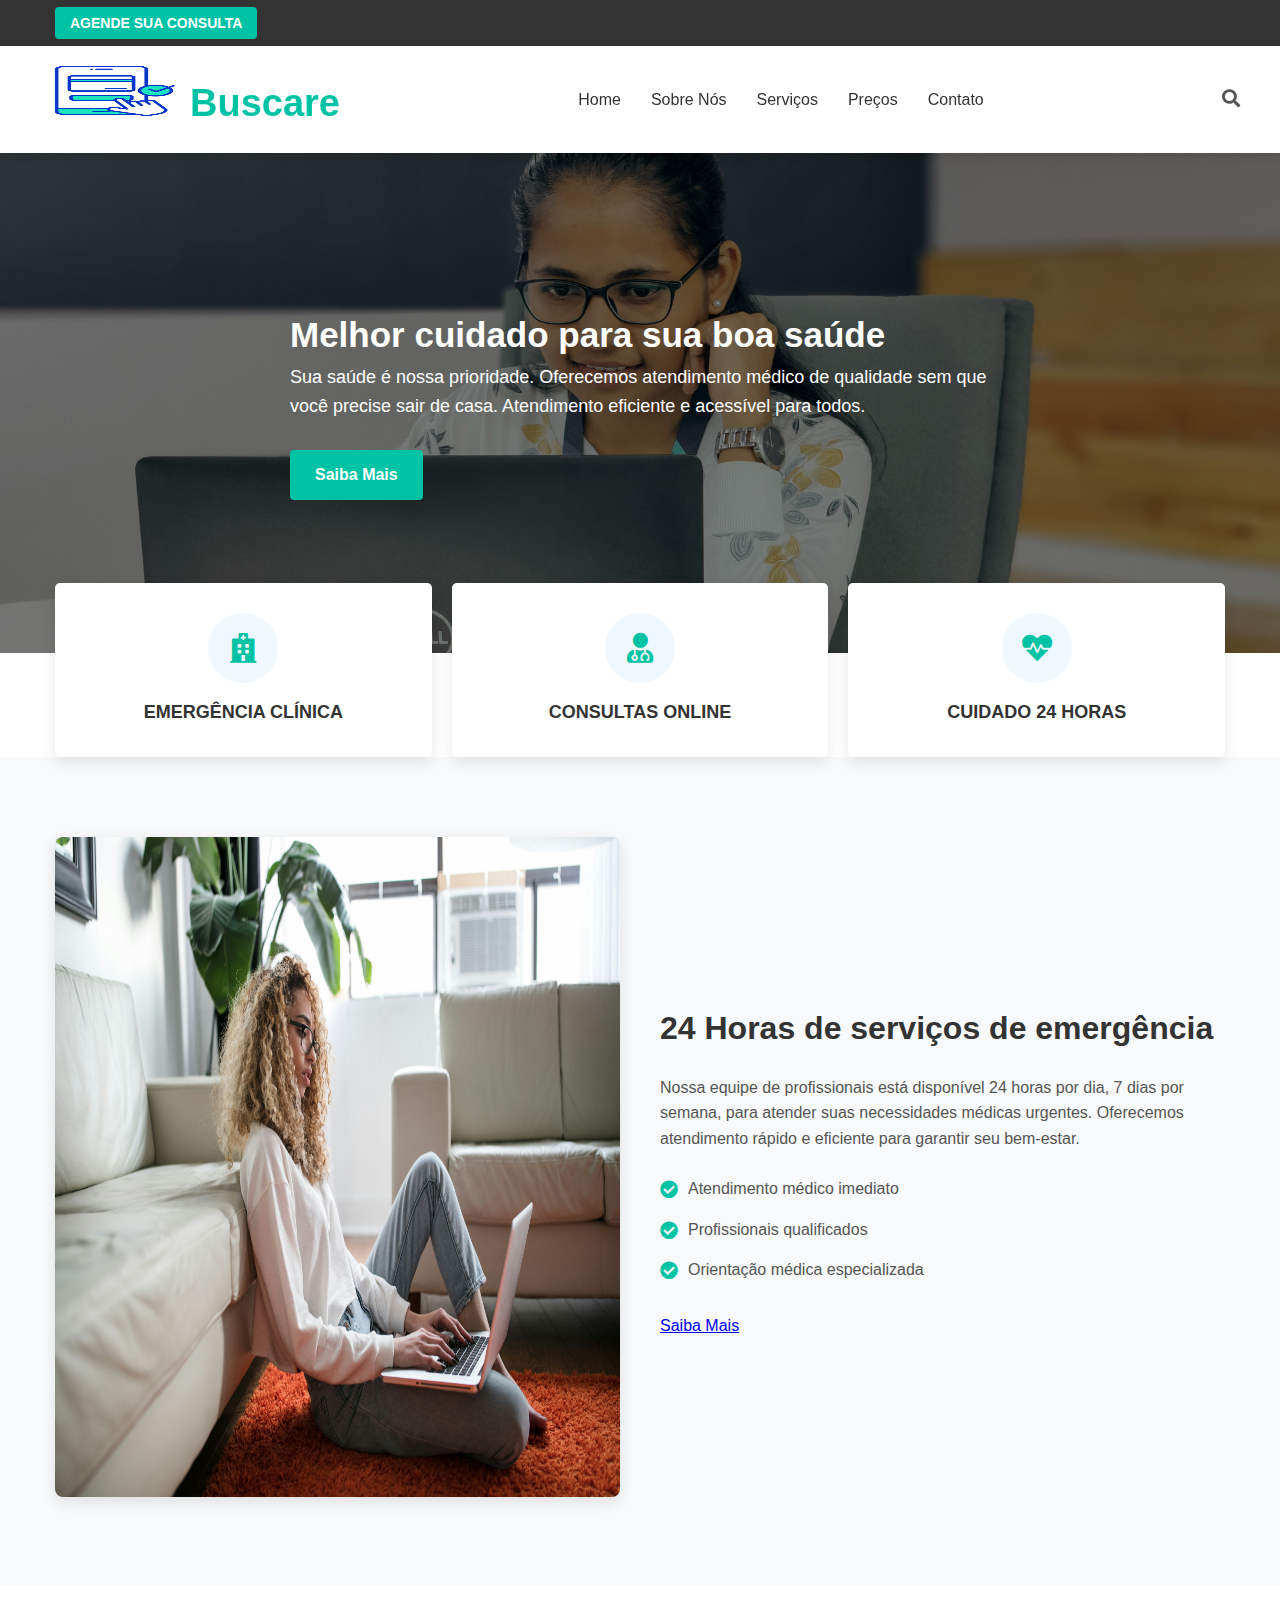
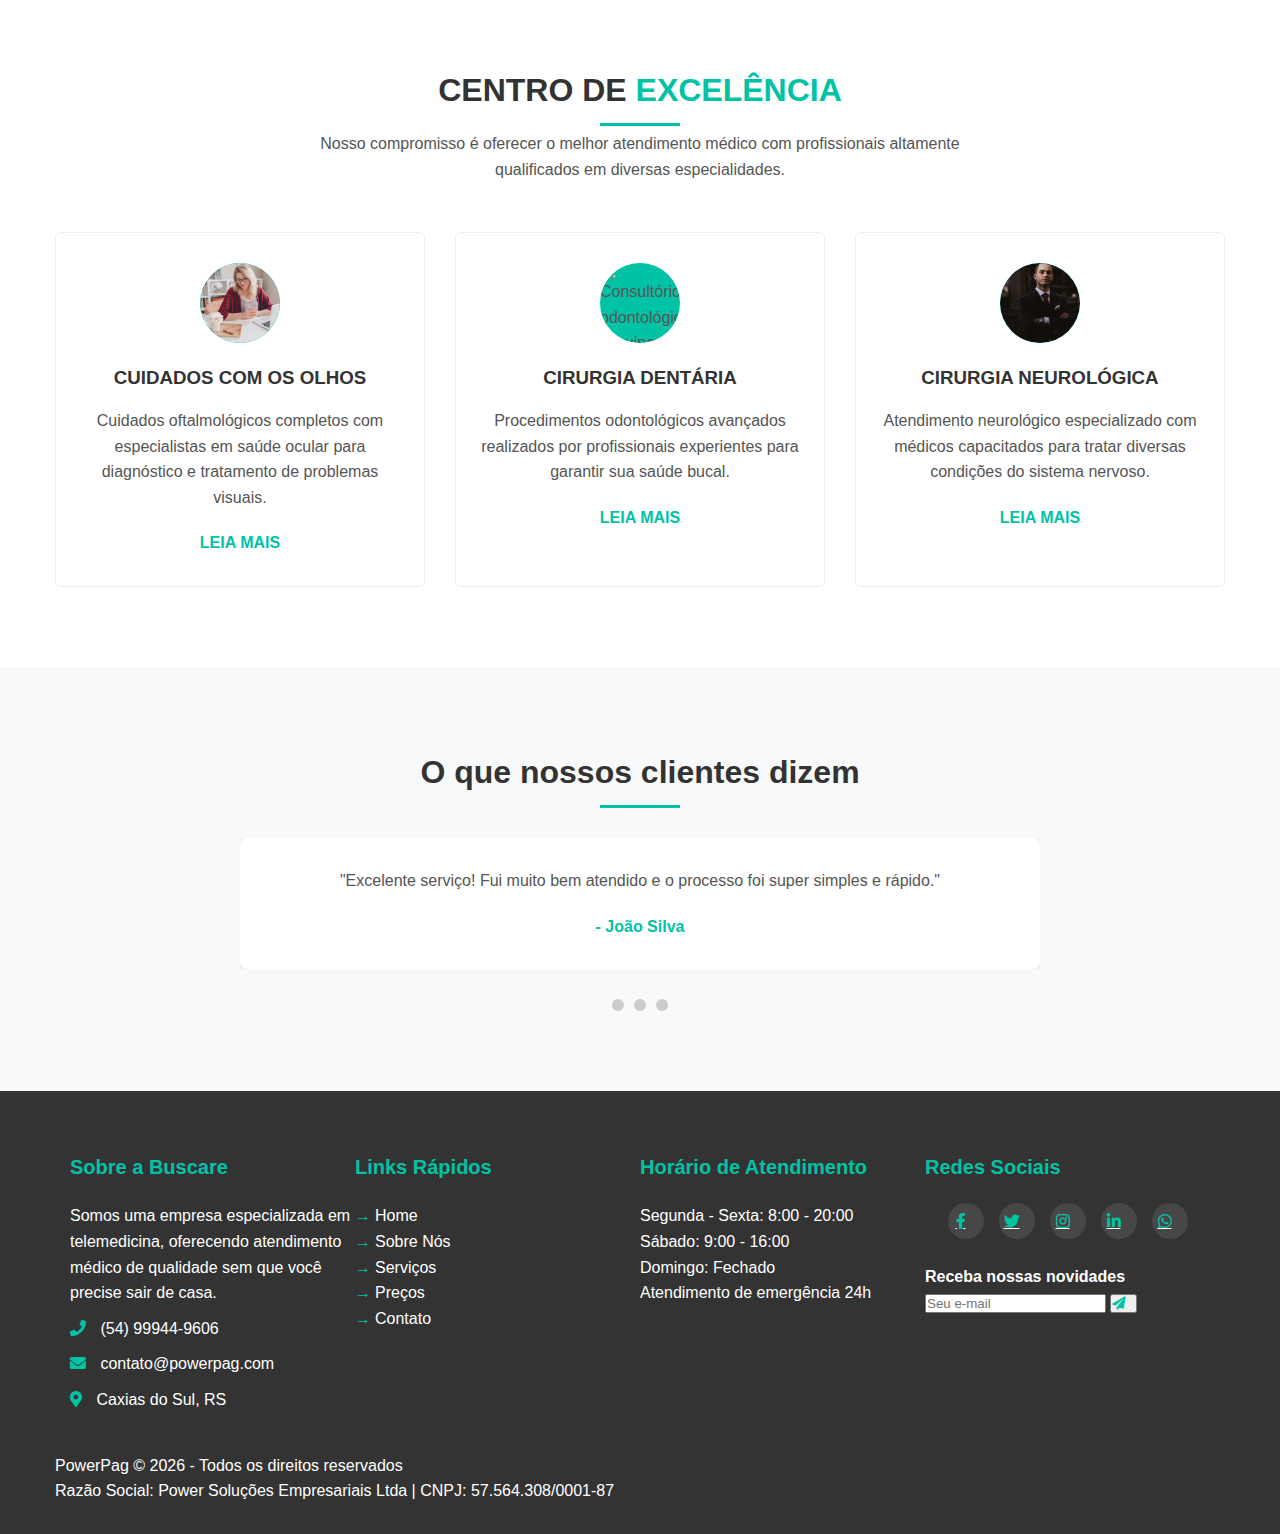
==== commit a76a782b: "Boas Práticas SEO" ====
--- a/index.html
+++ b/index.html
@@ -3,10 +3,29 @@
 <head>
     <meta charset="UTF-8">
     <meta name="viewport" content="width=device-width, initial-scale=1.0">
-    <title>Buscare - Telemedicina</title>
+    <meta name="description" content="Buscare - Plataforma de telemedicina com atendimento médico online 24 horas. Consultas médicas à distância com profissionais qualificados.">
+    <meta name="keywords" content="telemedicina, consulta online, médico online, atendimento médico, saúde digital">
+    <meta name="author" content="Buscare">
+    <meta name="robots" content="index, follow">
+    
+    <!-- Open Graph / Facebook -->
+    <meta property="og:type" content="website">
+    <meta property="og:url" content="https://www.buscare.com.br/">
+    <meta property="og:title" content="Buscare - Telemedicina | Atendimento Médico Online">
+    <meta property="og:description" content="Atendimento médico online 24 horas com profissionais qualificados. Consulte-se de onde estiver.">
+    <meta property="og:image" content="/imagens/logotipo.png">
+    
+    <!-- Twitter -->
+    <meta property="twitter:card" content="summary_large_image">
+    <meta property="twitter:url" content="https://www.buscare.com.br/">
+    <meta property="twitter:title" content="Buscare - Telemedicina | Atendimento Médico Online">
+    <meta property="twitter:description" content="Atendimento médico online 24 horas com profissionais qualificados. Consulte-se de onde estiver.">
+    <meta property="twitter:image" content="/imagens/logotipo.png">
+    
+    <title>Buscare - Telemedicina | Atendimento Médico Online</title>
+    <link rel="icon" type="image/png" href="/imagens/logotipo.png">
     <link rel="stylesheet" href="styles.css">
     <link rel="stylesheet" href="https://cdnjs.cloudflare.com/ajax/libs/font-awesome/5.15.4/css/all.min.css">
-    <!-- Remove the unused Swiper CSS -->
 </head>
 <body>
         <!-- Top Info Bar -->
@@ -22,7 +41,7 @@
     <header>
         <div class="header-container">
             <div class="logo">
-                <h1>Buscare</h1>
+                <h1><img src="/imagens/logotipo.png" alt="Logotipo Buscare" width="150" height="50">Buscare</h1>
             </div>
             <nav>
                 <ul>
@@ -41,7 +60,7 @@
 
     <main>
         <!-- Hero Section -->
-        <section class="hero-section" style="background-image: url('https://images.unsplash.com/photo-1576091160550-2173dba999ef?ixlib=rb-4.0.3&ixid=M3wxMjA3fDB8MHxwaG90by1wYWdlfHx8fGVufDB8fHx8fA%3D%3D&auto=format&fit=crop&w=1470&q=80');">
+        <section class="hero-section" style="background-image: url('/imagens/unsplash.jpg');" role="banner" aria-label="Banner principal">
             <div class="hero-content">
                 <div class="hero-text">
                     <h2>Melhor cuidado para sua boa saúde</h2>
@@ -55,19 +74,19 @@
         <section class="service-cards">
             <div class="container">
                 <div class="card">
-                    <div class="icon">
+                    <div class="icon" aria-hidden="true">
                         <i class="fas fa-hospital"></i>
                     </div>
-                    <h3>EMERGENCIA CLÍNICA</h3>
+                    <h3>EMERGÊNCIA CLÍNICA</h3>
                 </div>
                 <div class="card">
-                    <div class="icon">
+                    <div class="icon" aria-hidden="true">
                         <i class="fas fa-user-md"></i>
                     </div>
                     <h3>CONSULTAS ONLINE</h3>
                 </div>
                 <div class="card">
-                    <div class="icon">
+                    <div class="icon" aria-hidden="true">
                         <i class="fas fa-heartbeat"></i>
                     </div>
                     <h3>CUIDADO 24 HORAS</h3>
@@ -76,13 +95,13 @@
         </section>
 
         <!-- Emergency Services Section -->
-        <section class="emergency-services">
+        <section class="emergency-services" aria-labelledby="emergency-title">
             <div class="container">
                 <div class="image-side">
-                    <img src="https://images.unsplash.com/photo-1579684385127-1ef15d508118?ixlib=rb-4.0.3&ixid=M3wxMjA3fDB8MHxwaG90by1wYWdlfHx8fGVufDB8fHx8fA%3D%3D&auto=format&fit=crop&w=880&q=80" alt="Equipe médica">
+                    <img src="/imagens/unsplash_1.jpg" alt="Equipe médica atendendo paciente em emergência" width="880" height="660">
                 </div>
                 <div class="content-side">
-                    <h2>24 Horas de serviços de emergência</h2>
+                    <h2 id="emergency-title">24 Horas de serviços de emergência</h2>
                     <p>Nossa equipe de profissionais está disponível 24 horas por dia, 7 dias por semana, para atender suas necessidades médicas urgentes. Oferecemos atendimento rápido e eficiente para garantir seu bem-estar.</p>
                     
                     <ul class="emergency-features">
@@ -97,16 +116,16 @@
         </section>
 
         <!-- Centers of Excellence -->
-        <section class="centers-excellence">
+        <section class="centers-excellence" aria-labelledby="excellence-title">
             <div class="section-header">
-                <h2>CENTRO DE <span class="highlight">EXCELÊNCIA</span></h2>
+                <h2 id="excellence-title">CENTRO DE <span class="highlight">EXCELÊNCIA</span></h2>
                 <p>Nosso compromisso é oferecer o melhor atendimento médico com profissionais altamente qualificados em diversas especialidades.</p>
             </div>
             
             <div class="excellence-cards">
                 <div class="excellence-card">
                     <div class="icon-circle">
-                        <img src="https://images.unsplash.com/photo-1576086213369-97a306d36557?ixlib=rb-4.0.3&ixid=M3wxMjA3fDB8MHxwaG90by1wYWdlfHx8fGVufDB8fHx8fA%3D%3D&auto=format&fit=crop&w=880&q=80" alt="Eye Care" class="circle-image">
+                        <img src="/imagens/unsplash_2.jpg" alt="Consultório oftalmológico moderno com equipamentos especializados" width="880" height="660" class="circle-image" loading="lazy">
                     </div>
                     <h3>CUIDADOS COM OS OLHOS</h3>
                     <p>Cuidados oftalmológicos completos com especialistas em saúde ocular para diagnóstico e tratamento de problemas visuais.</p>
@@ -115,7 +134,7 @@
                 
                 <div class="excellence-card">
                     <div class="icon-circle">
-                        <img src="https://images.unsplash.com/photo-1606811971618-4486d14f3f99?ixlib=rb-4.0.3&ixid=M3wxMjA3fDB8MHxwaG90by1wYWdlfHx8fGVufDB8fHx8fA%3D%3D&auto=format&fit=crop&w=1074&q=80" alt="Dental Surgery" class="circle-image">
+                        <img src="/imagens/unsplash_3.jpg" alt="Consultório odontológico equipado com tecnologia moderna" width="880" height="660" class="circle-image" loading="lazy">
                     </div>
                     <h3>CIRURGIA DENTÁRIA</h3>
                     <p>Procedimentos odontológicos avançados realizados por profissionais experientes para garantir sua saúde bucal.</p>
@@ -124,7 +143,7 @@
                 
                 <div class="excellence-card">
                     <div class="icon-circle">
-                        <img src="https://images.unsplash.com/photo-1559757175-7cb057fba3c9?ixlib=rb-4.0.3&ixid=M3wxMjA3fDB8MHxwaG90by1wYWdlfHx8fGVufDB8fHx8fA%3D%3D&auto=format&fit=crop&w=1471&q=80" alt="Neurology Surgery" class="circle-image">
+                        <img src="/imagens/unsplash_4.jpg" alt="Centro de neurologia com equipamentos de última geração" width="880" height="660" class="circle-image" loading="lazy">
                     </div>
                     <h3>CIRURGIA NEUROLÓGICA</h3>
                     <p>Atendimento neurológico especializado com médicos capacitados para tratar diversas condições do sistema nervoso.</p>
@@ -134,11 +153,11 @@
         </section>
 
         <!-- Testimonials Section -->
-        <section class="depoimentos">
-            <h2>O que nossos clientes dizem</h2>
-            <div class="slider-container">
+        <section class="depoimentos" aria-labelledby="testimonials-title">
+            <h2 id="testimonials-title">O que nossos clientes dizem</h2>
+            <div class="slider-container" role="region" aria-label="Depoimentos dos clientes">
                 <div class="slider">
-                    <div class="slide">
+                    <div class="slide" role="tabpanel" aria-labelledby="testimonial-1"
                         <p>"Excelente serviço! Fui muito bem atendido e o processo foi super simples e rápido."</p>
                         <h4>- João Silva</h4>
                     </div>
@@ -153,10 +172,10 @@
                 </div>
             </div>
         
-            <div class="nav">
-                <label for="radio1" class="nav-btn"></label>
-                <label for="radio2" class="nav-btn"></label>
-                <label for="radio3" class="nav-btn"></label>
+            <div class="nav" role="tablist">
+                <label for="radio1" class="nav-btn" role="tab" aria-controls="slide1" aria-selected="true"></label>
+                <label for="radio2" class="nav-btn" role="tab" aria-controls="slide2" aria-selected="false"></label>
+                <label for="radio3" class="nav-btn" role="tab" aria-controls="slide3" aria-selected="false"></label>
             </div>
         
             <input type="radio" name="radio" id="radio1" checked>
